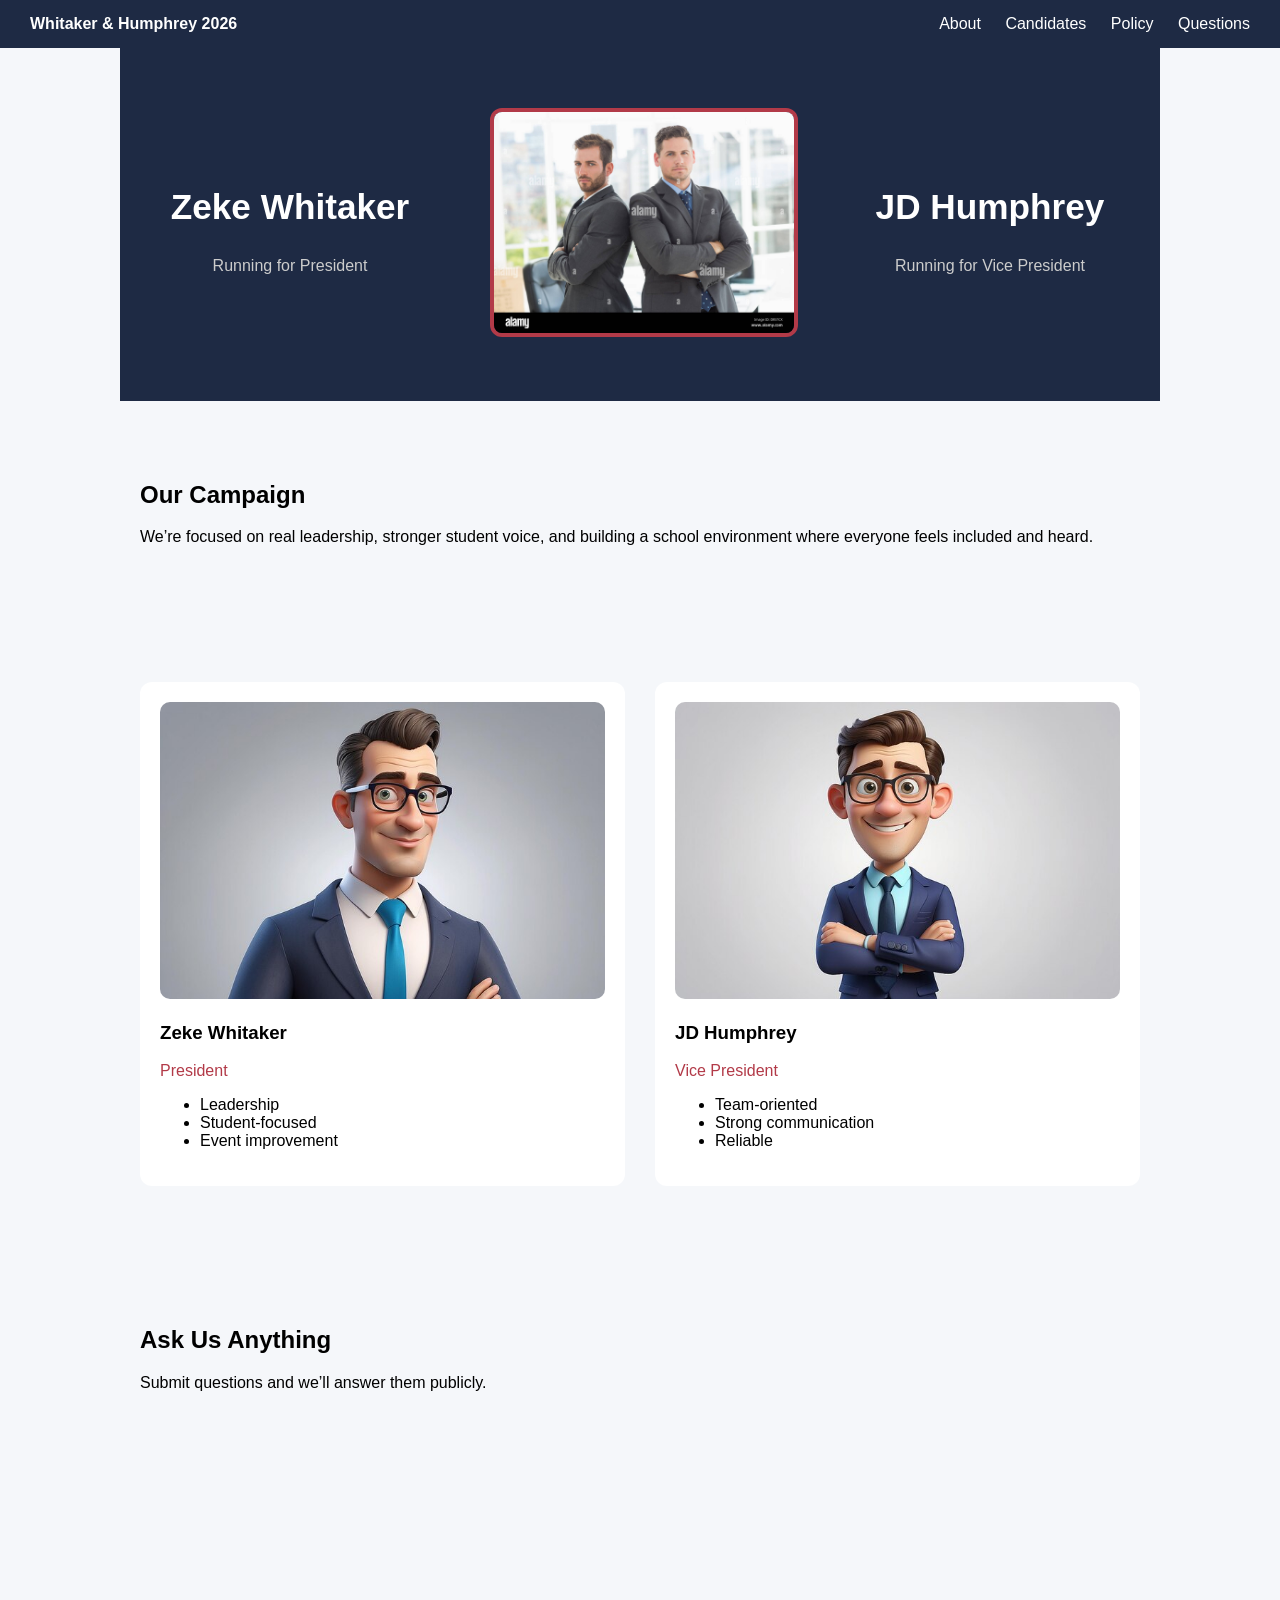
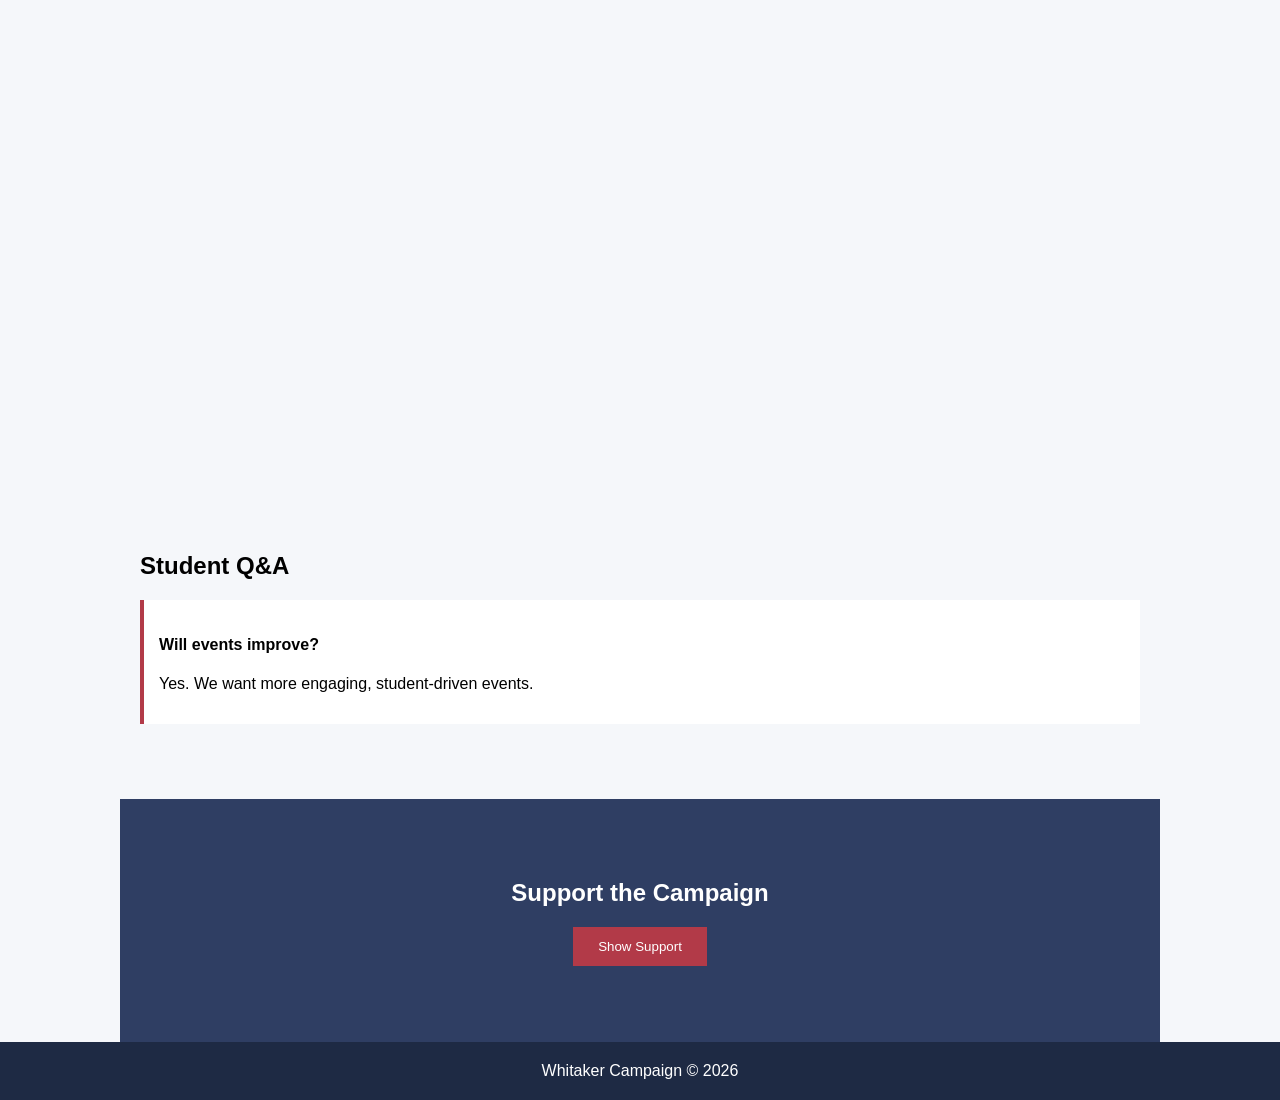
==== index.html @ ae590894 "Update index.html" ====
<!DOCTYPE html>
<html lang="en">
<head>
<meta charset="UTF-8">
<meta name="viewport" content="width=device-width, initial-scale=1.0">
<title>Whitaker Campaign</title>
<link rel="stylesheet" href="styles.css">
</head>
<body>

<nav class="nav">
    <div class="logo">Whitaker & Humphrey 2026</div>
    <div>
        <a href="#about">About</a>
        <a href="#candidates">Candidates</a>
        <a href="policy.html">Policy</a>
        <a href="#questions">Questions</a>
    </div>
</nav>

<!-- HERO -->
<section class="hero-split">

    <div class="hero-side left">
        <h1>Zeke Whitaker</h1>
        <p>Running for President</p>
    </div>

    <div class="hero-center">
        <img src="images/hero.jpg" alt="Zeke and JD">
    </div>

    <div class="hero-side right">
        <h1>JD Humphrey</h1>
        <p>Running for Vice President</p>
    </div>

</section>

<section id="about" class="fade-in">
    <h2>Our Campaign</h2>
    <p>
        We’re focused on real leadership, stronger student voice, and building a school
        environment where everyone feels included and heard.
    </p>
</section>

<section id="candidates" class="grid fade-in">
    <div class="card">
        <img src="images/zeke.jpg">
        <h3>Zeke Whitaker</h3>
        <p class="role">President</p>
        <ul>
            <li>Leadership</li>
            <li>Student-focused</li>
            <li>Event improvement</li>
        </ul>
    </div>

    <div class="card">
        <img src="images/jd.jpg">
        <h3>JD Humphrey</h3>
        <p class="role">Vice President</p>
        <ul>
            <li>Team-oriented</li>
            <li>Strong communication</li>
            <li>Reliable</li>
        </ul>
    </div>
</section>

<section id="questions" class="fade-in">
    <h2>Ask Us Anything</h2>
    <p>Submit questions and we’ll answer them publicly.</p>

    <iframe src="https://docs.google.com/forms/d/e/YOUR_FORM_ID/viewform?embedded=true"></iframe>
</section>

<section class="fade-in">
    <h2>Student Q&A</h2>

    <div class="qa">
        <h4>Will events improve?</h4>
        <p>Yes. We want more engaging, student-driven events.</p>
    </div>

</section>

<section class="cta">
    <h2>Support the Campaign</h2>
    <button onclick="showMessage()">Show Support</button>
    <p id="msg"></p>
</section>

<footer>
    Whitaker Campaign © 2026
</footer>

<script src="script.js"></script>
</body>
</html>
---- styles.css ----
:root {
    --blue: #1e2a44;
    --blue-soft: #2f3e63;
    --red: #b23a48;
    --light: #f5f7fa;
}

/* GLOBAL */
body {
    margin: 0;
    font-family: 'Segoe UI', sans-serif;
    background: var(--light);
}

/* NAV */
.nav {
    display: flex;
    justify-content: space-between;
    padding: 15px 30px;
    background: var(--blue);
    color: white;
}

.nav a {
    color: white;
    margin-left: 20px;
    text-decoration: none;
}

.logo {
    font-weight: bold;
}

/* HERO SPLIT */
.hero-split {
    display: flex;
    align-items: center;
    justify-content: space-between;
    background: var(--blue);
    color: white;
    padding: 60px 20px;
    flex-wrap: wrap;
}

.hero-side {
    width: 30%;
    text-align: center;
}

.hero-side h1 {
    font-size: 2.2em;
}

.hero-side p {
    color: #ccc;
}

.hero-center {
    width: 30%;
    text-align: center;
}

.hero-center img {
    width: 100%;
    max-width: 300px;
    border-radius: 12px;
    border: 4px solid var(--red);
}

/* SECTIONS */
section {
    padding: 60px 20px;
    max-width: 1000px;
    margin: auto;
}

/* GRID */
.grid {
    display: grid;
    grid-template-columns: repeat(auto-fit, minmax(250px, 1fr));
    gap: 30px;
}

/* CARD */
.card {
    background: white;
    padding: 20px;
    border-radius: 12px;
    transition: 0.3s;
}

.card:hover {
    transform: translateY(-5px);
}

.card img {
    width: 100%;
    border-radius: 10px;
}

.role {
    color: var(--red);
}

/* Q&A */
.qa {
    background: white;
    padding: 15px;
    border-left: 4px solid var(--red);
    margin: 15px 0;
}

/* CTA */
.cta {
    text-align: center;
    background: var(--blue-soft);
    color: white;
}

.cta button {
    background: var(--red);
    border: none;
    padding: 12px 25px;
    color: white;
    cursor: pointer;
}

/* FOOTER */
footer {
    text-align: center;
    padding: 20px;
    background: var(--blue);
    color: white;
}

/* FORM */
iframe {
    width: 100%;
    height: 600px;
    border: none;
}

/* ANIMATION */
.fade-in {
    opacity: 0;
    transform: translateY(20px);
    transition: 0.6s;
}

.fade-in.visible {
    opacity: 1;
    transform: translateY(0);
}

/* MOBILE */
@media (max-width: 768px) {
    .hero-split {
        flex-direction: column;
    }

    .hero-side, .hero-center {
        width: 100%;
        margin-bottom: 20px;
    }
}
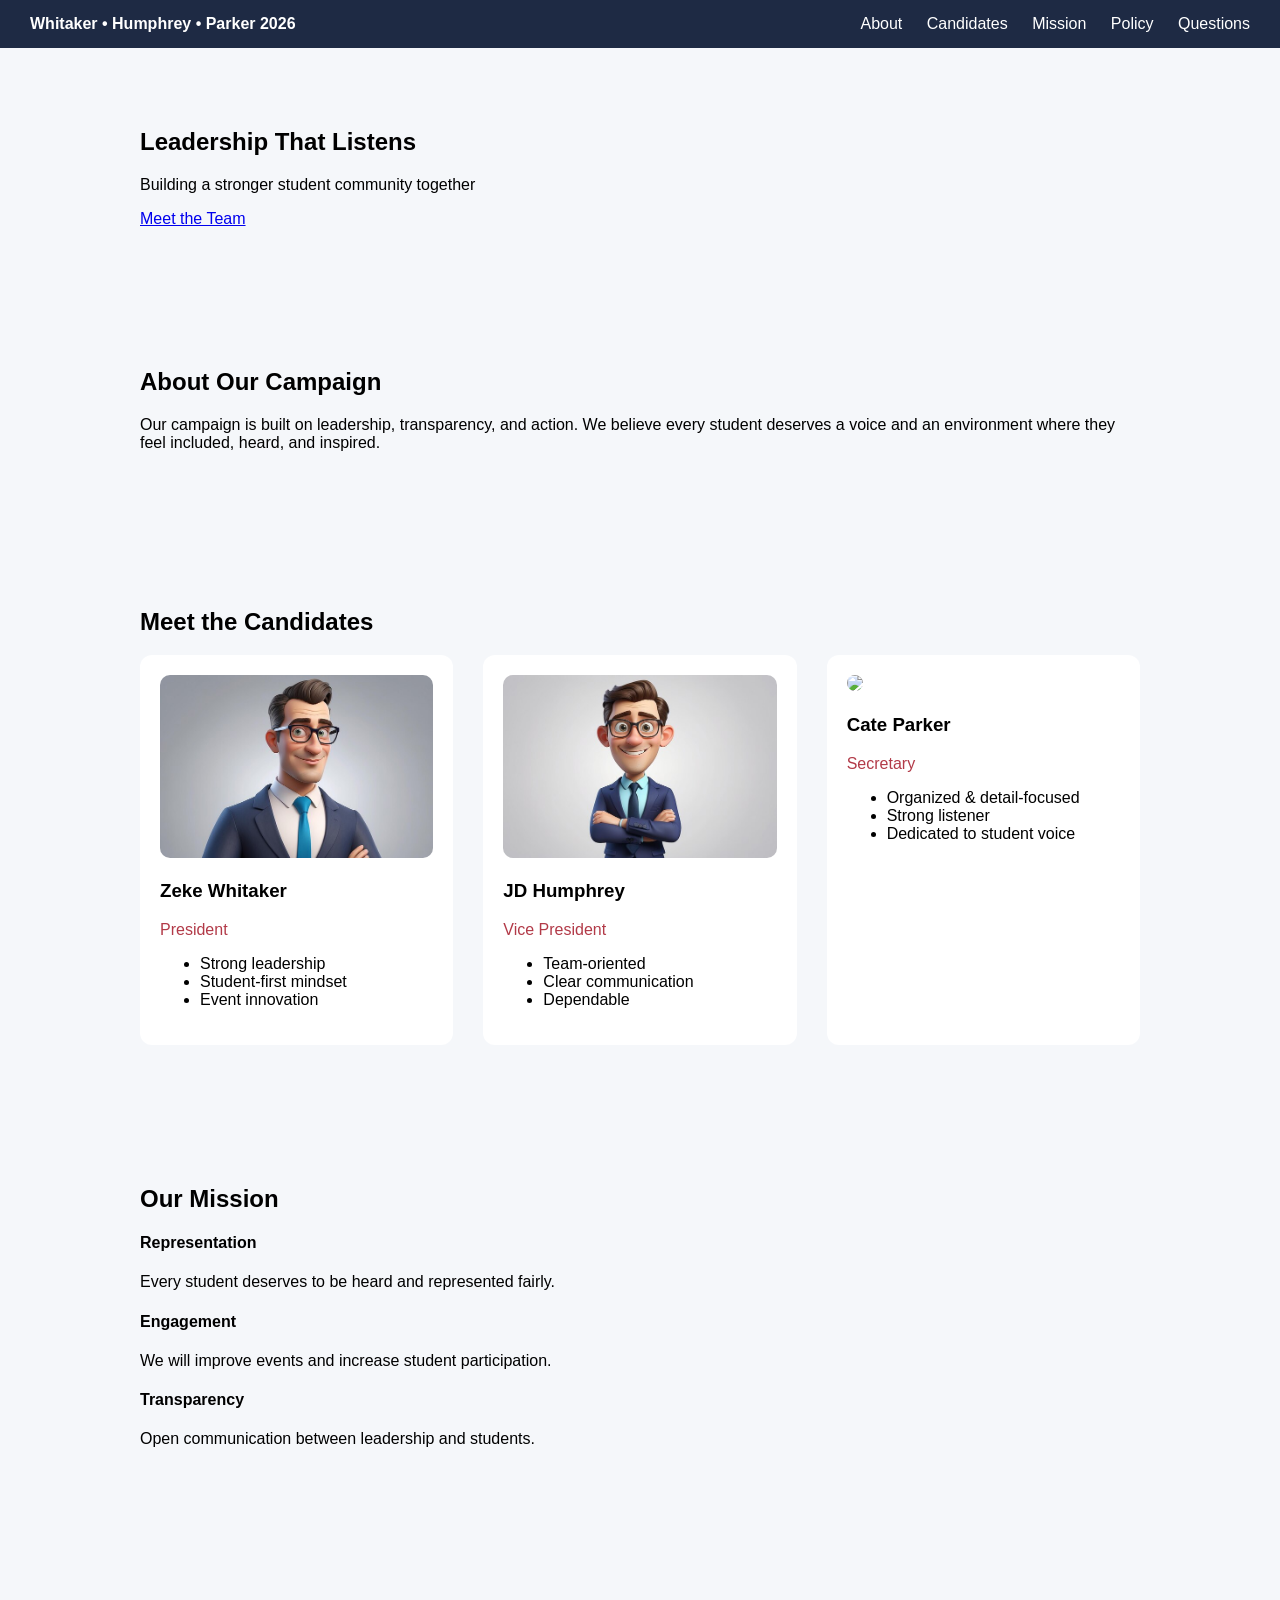
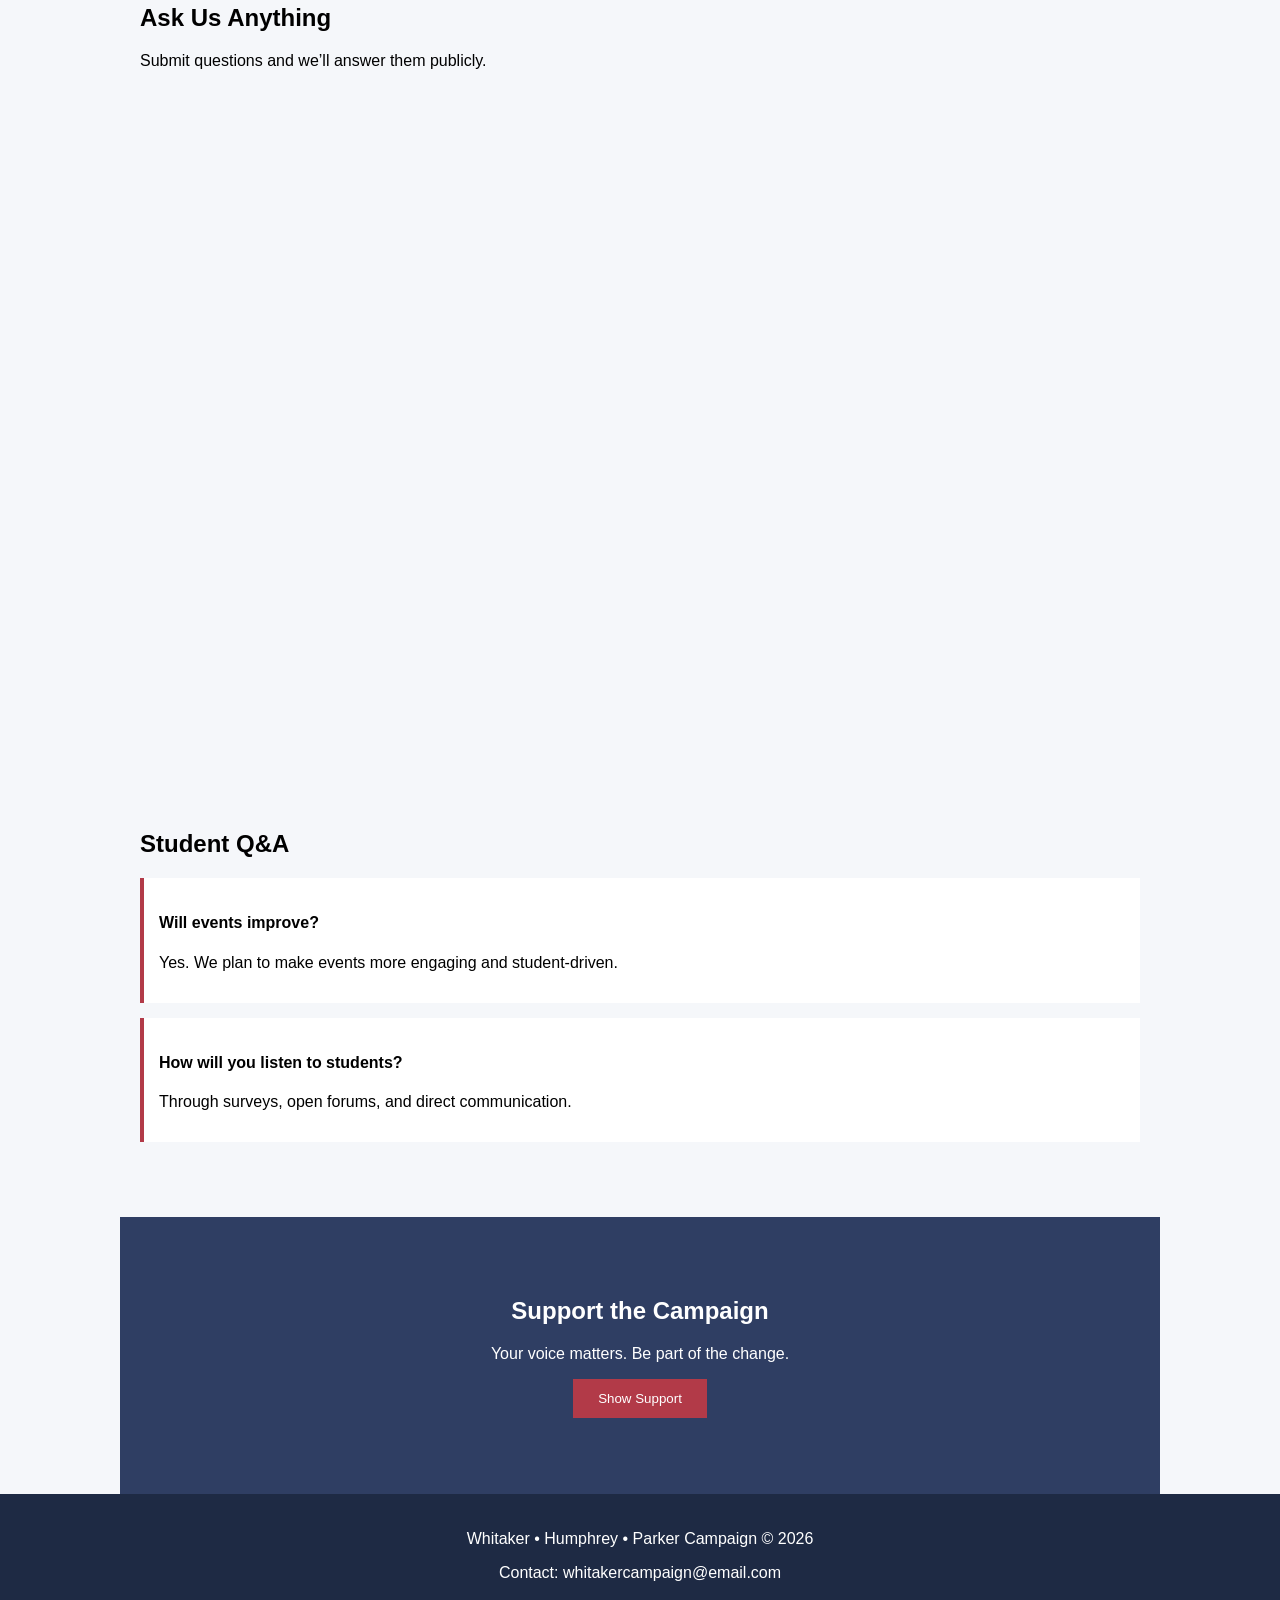
==== commit 672b3ef6: "Update index.html" ====
--- a/index.html
+++ b/index.html
@@ -9,91 +9,133 @@
 <body>
 
 <nav class="nav">
-    <div class="logo">Whitaker & Humphrey 2026</div>
-    <div>
+    <div class="logo">Whitaker • Humphrey • Parker 2026</div>
+    <div class="nav-links">
         <a href="#about">About</a>
         <a href="#candidates">Candidates</a>
+        <a href="#mission">Mission</a>
         <a href="policy.html">Policy</a>
         <a href="#questions">Questions</a>
     </div>
 </nav>
 
 <!-- HERO -->
-<section class="hero-split">
-
-    <div class="hero-side left">
-        <h1>Zeke Whitaker</h1>
-        <p>Running for President</p>
+<section class="hero">
+    <div class="hero-overlay">
+        <h1>Leadership That Listens</h1>
+        <p>Building a stronger student community together</p>
+        <a href="#candidates" class="btn">Meet the Team</a>
     </div>
-
-    <div class="hero-center">
-        <img src="images/hero.jpg" alt="Zeke and JD">
-    </div>
-
-    <div class="hero-side right">
-        <h1>JD Humphrey</h1>
-        <p>Running for Vice President</p>
-    </div>
-
 </section>
 
-<section id="about" class="fade-in">
-    <h2>Our Campaign</h2>
+<!-- ABOUT -->
+<section id="about" class="section">
+    <h2>About Our Campaign</h2>
     <p>
-        We’re focused on real leadership, stronger student voice, and building a school
-        environment where everyone feels included and heard.
+        Our campaign is built on leadership, transparency, and action. 
+        We believe every student deserves a voice and an environment 
+        where they feel included, heard, and inspired.
     </p>
 </section>
 
-<section id="candidates" class="grid fade-in">
-    <div class="card">
-        <img src="images/zeke.jpg">
-        <h3>Zeke Whitaker</h3>
-        <p class="role">President</p>
-        <ul>
-            <li>Leadership</li>
-            <li>Student-focused</li>
-            <li>Event improvement</li>
-        </ul>
-    </div>
+<!-- CANDIDATES -->
+<section id="candidates" class="section">
+    <h2>Meet the Candidates</h2>
 
-    <div class="card">
-        <img src="images/jd.jpg">
-        <h3>JD Humphrey</h3>
-        <p class="role">Vice President</p>
-        <ul>
-            <li>Team-oriented</li>
-            <li>Strong communication</li>
-            <li>Reliable</li>
-        </ul>
+    <div class="grid">
+
+        <div class="card">
+            <img src="images/zeke.jpg">
+            <h3>Zeke Whitaker</h3>
+            <p class="role">President</p>
+            <ul>
+                <li>Strong leadership</li>
+                <li>Student-first mindset</li>
+                <li>Event innovation</li>
+            </ul>
+        </div>
+
+        <div class="card">
+            <img src="images/jd.jpg">
+            <h3>JD Humphrey</h3>
+            <p class="role">Vice President</p>
+            <ul>
+                <li>Team-oriented</li>
+                <li>Clear communication</li>
+                <li>Dependable</li>
+            </ul>
+        </div>
+
+        <div class="card">
+            <img src="images/cate.jpg">
+            <h3>Cate Parker</h3>
+            <p class="role">Secretary</p>
+            <ul>
+                <li>Organized & detail-focused</li>
+                <li>Strong listener</li>
+                <li>Dedicated to student voice</li>
+            </ul>
+        </div>
+
     </div>
 </section>
 
-<section id="questions" class="fade-in">
+<!-- MISSION -->
+<section id="mission" class="section alt">
+    <h2>Our Mission</h2>
+    <div class="grid-3">
+        <div>
+            <h4>Representation</h4>
+            <p>Every student deserves to be heard and represented fairly.</p>
+        </div>
+        <div>
+            <h4>Engagement</h4>
+            <p>We will improve events and increase student participation.</p>
+        </div>
+        <div>
+            <h4>Transparency</h4>
+            <p>Open communication between leadership and students.</p>
+        </div>
+    </div>
+</section>
+
+<!-- QUESTIONS -->
+<section id="questions" class="section">
     <h2>Ask Us Anything</h2>
     <p>Submit questions and we’ll answer them publicly.</p>
 
     <iframe src="https://docs.google.com/forms/d/e/YOUR_FORM_ID/viewform?embedded=true"></iframe>
 </section>
 
-<section class="fade-in">
+<!-- Q&A -->
+<section class="section alt">
     <h2>Student Q&A</h2>
 
     <div class="qa">
         <h4>Will events improve?</h4>
-        <p>Yes. We want more engaging, student-driven events.</p>
+        <p>Yes. We plan to make events more engaging and student-driven.</p>
     </div>
 
+    <div class="qa">
+        <h4>How will you listen to students?</h4>
+        <p>Through surveys, open forums, and direct communication.</p>
+    </div>
 </section>
 
+<!-- CTA -->
 <section class="cta">
     <h2>Support the Campaign</h2>
+    <p>Your voice matters. Be part of the change.</p>
     <button onclick="showMessage()">Show Support</button>
     <p id="msg"></p>
 </section>
 
+<!-- FOOTER -->
 <footer>
-    Whitaker Campaign © 2026
+    <div class="footer-content">
+        <p>Whitaker • Humphrey • Parker Campaign © 2026</p>
+        <p>Contact: whitakercampaign@email.com</p>
+    </div>
 </footer>
 
 <script src="script.js"></script>
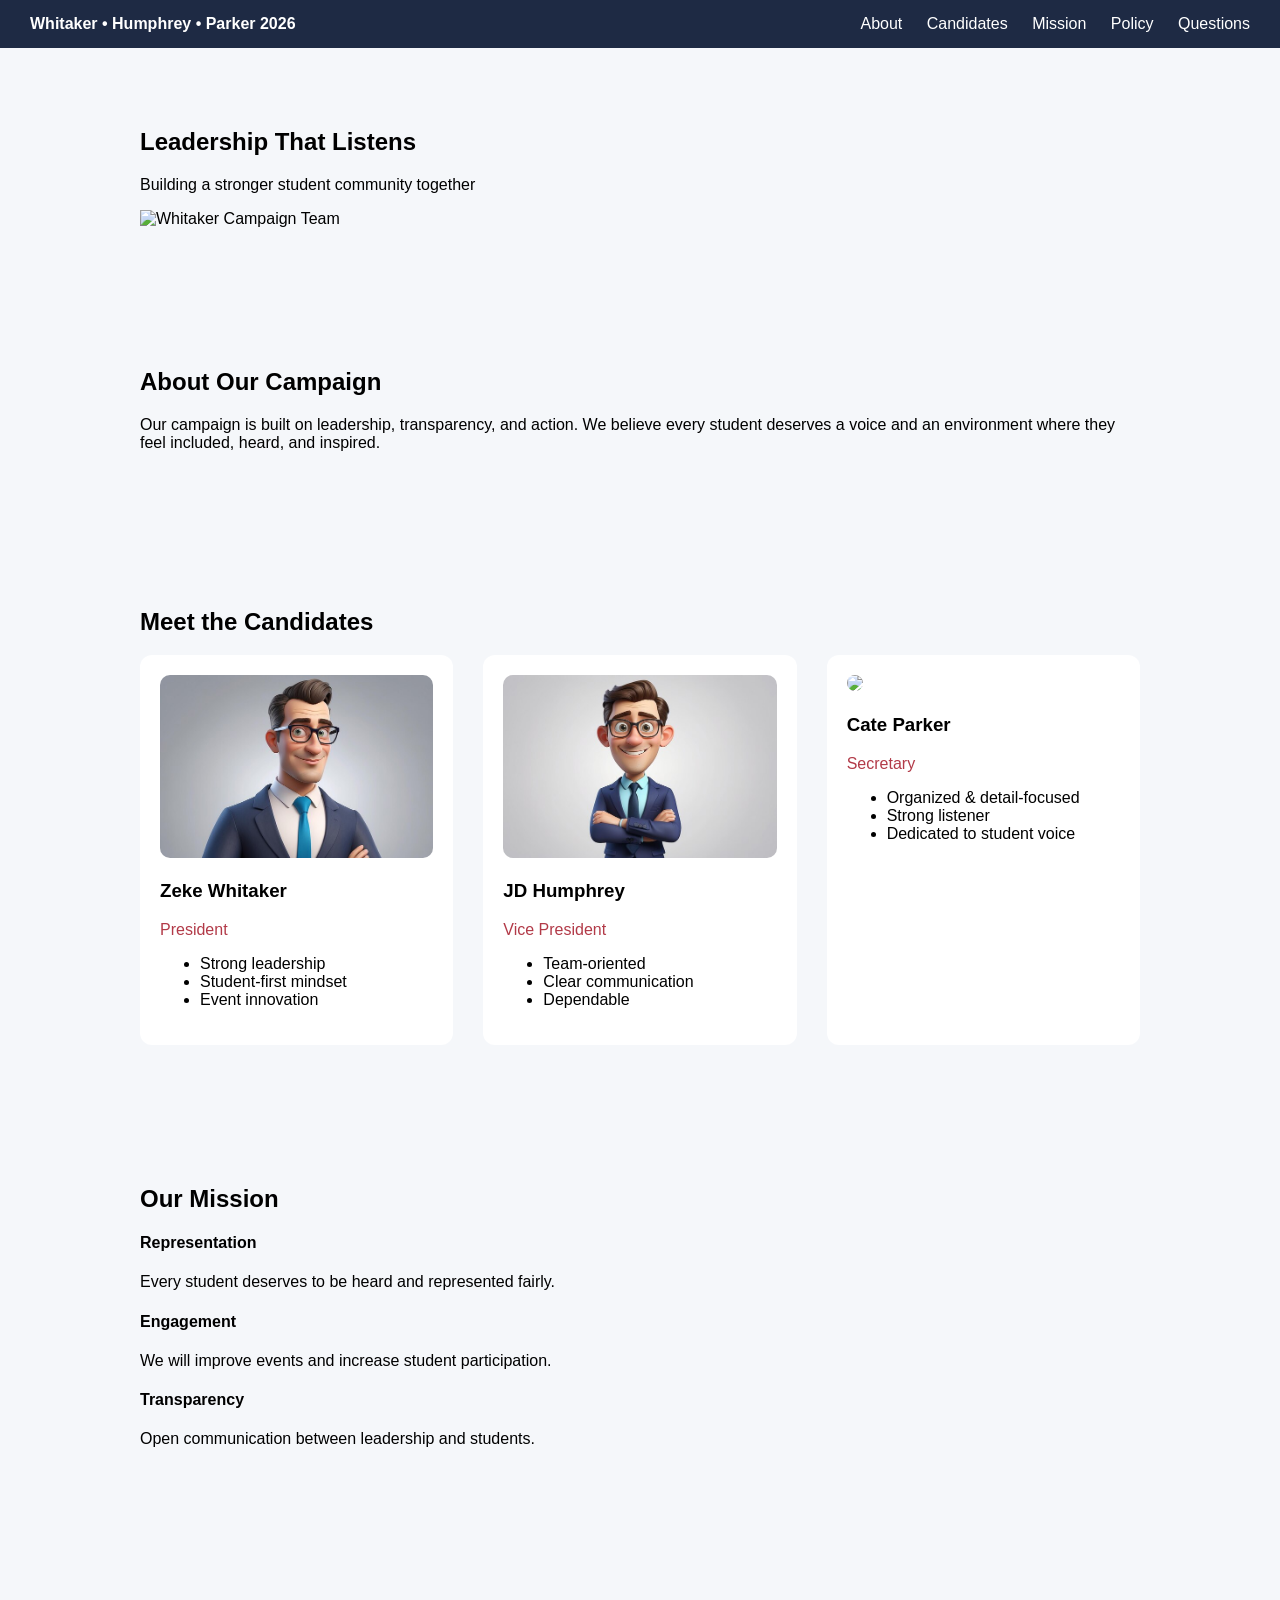
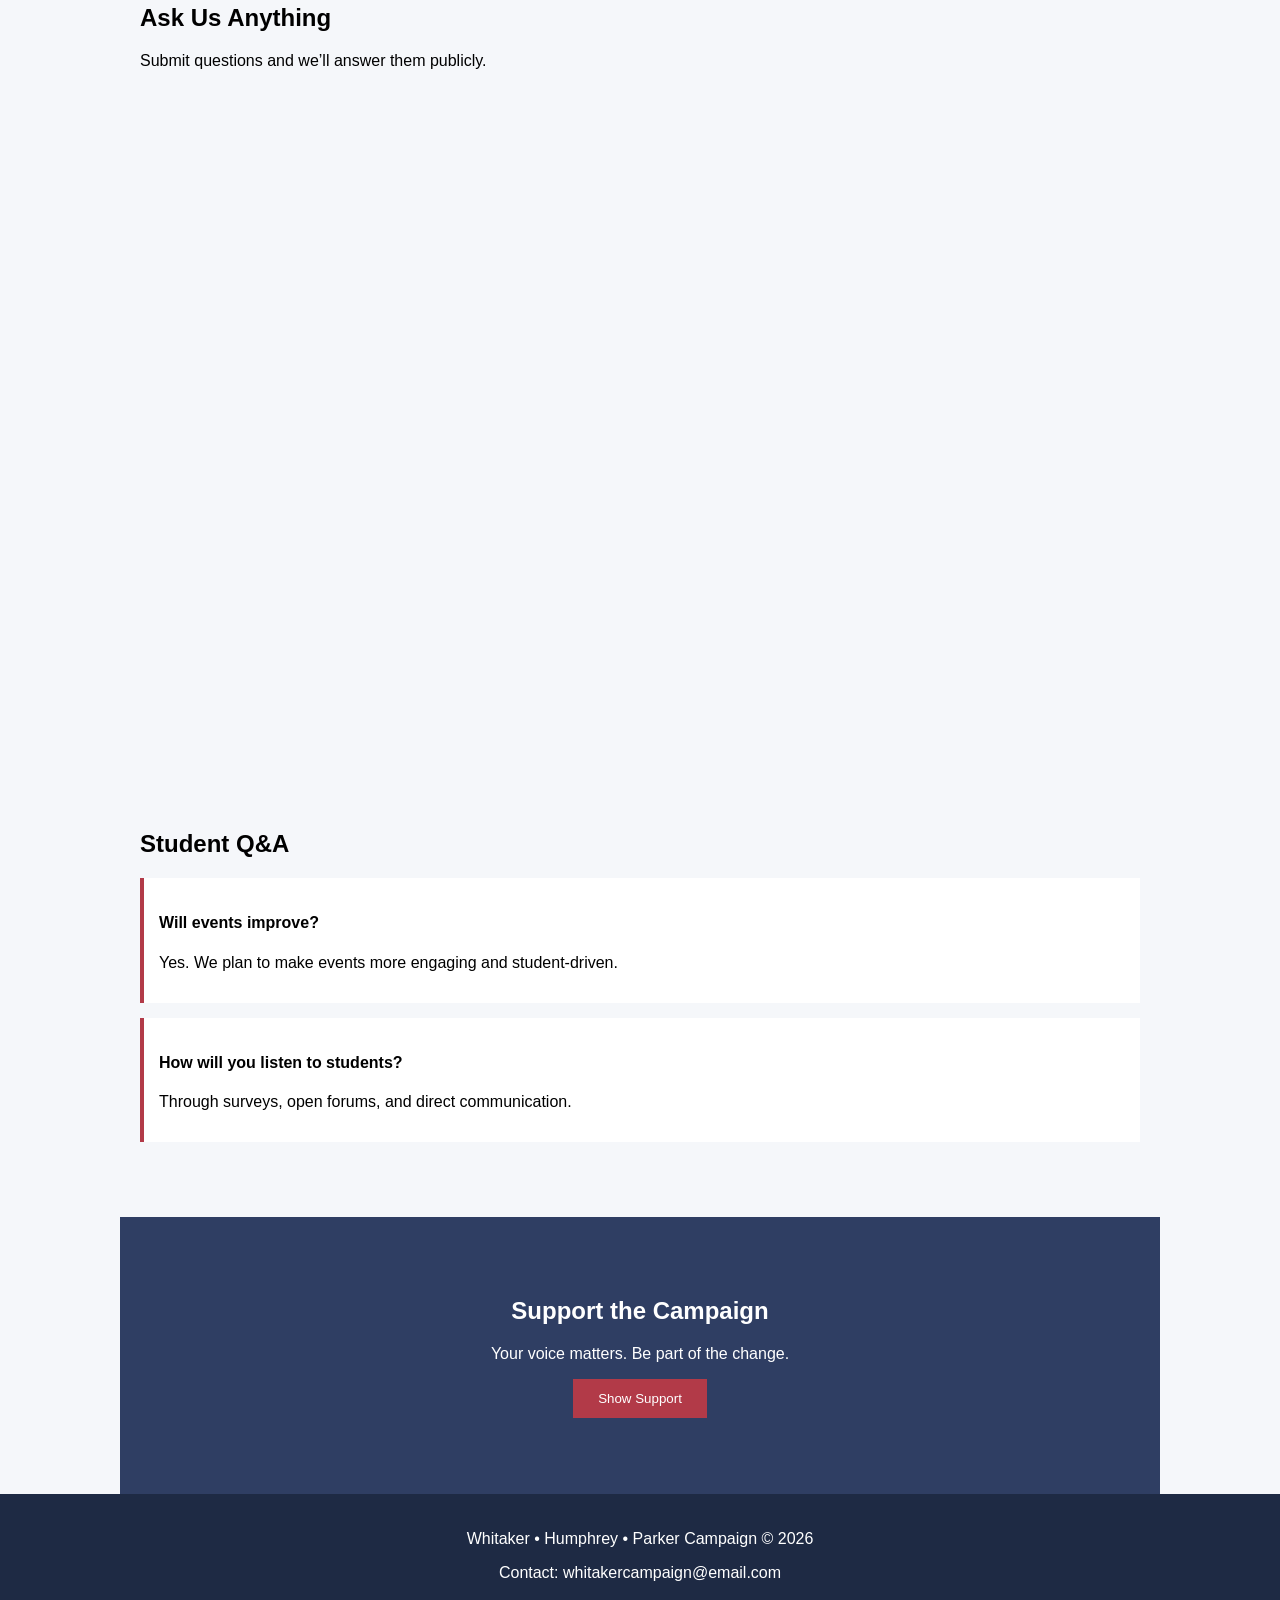
==== commit c969d7d5: "Update index.html" ====
--- a/index.html
+++ b/index.html
@@ -8,6 +8,7 @@
 </head>
 <body>
 
+<!-- NAV -->
 <nav class="nav">
     <div class="logo">Whitaker • Humphrey • Parker 2026</div>
     <div class="nav-links">
@@ -21,11 +22,16 @@
 
 <!-- HERO -->
 <section class="hero">
+
     <div class="hero-overlay">
         <h1>Leadership That Listens</h1>
         <p>Building a stronger student community together</p>
-        <a href="#candidates" class="btn">Meet the Team</a>
     </div>
+
+    <div class="hero-image">
+        <img src="images/hero.png" alt="Whitaker Campaign Team">
+    </div>
+
 </section>
 
 <!-- ABOUT -->
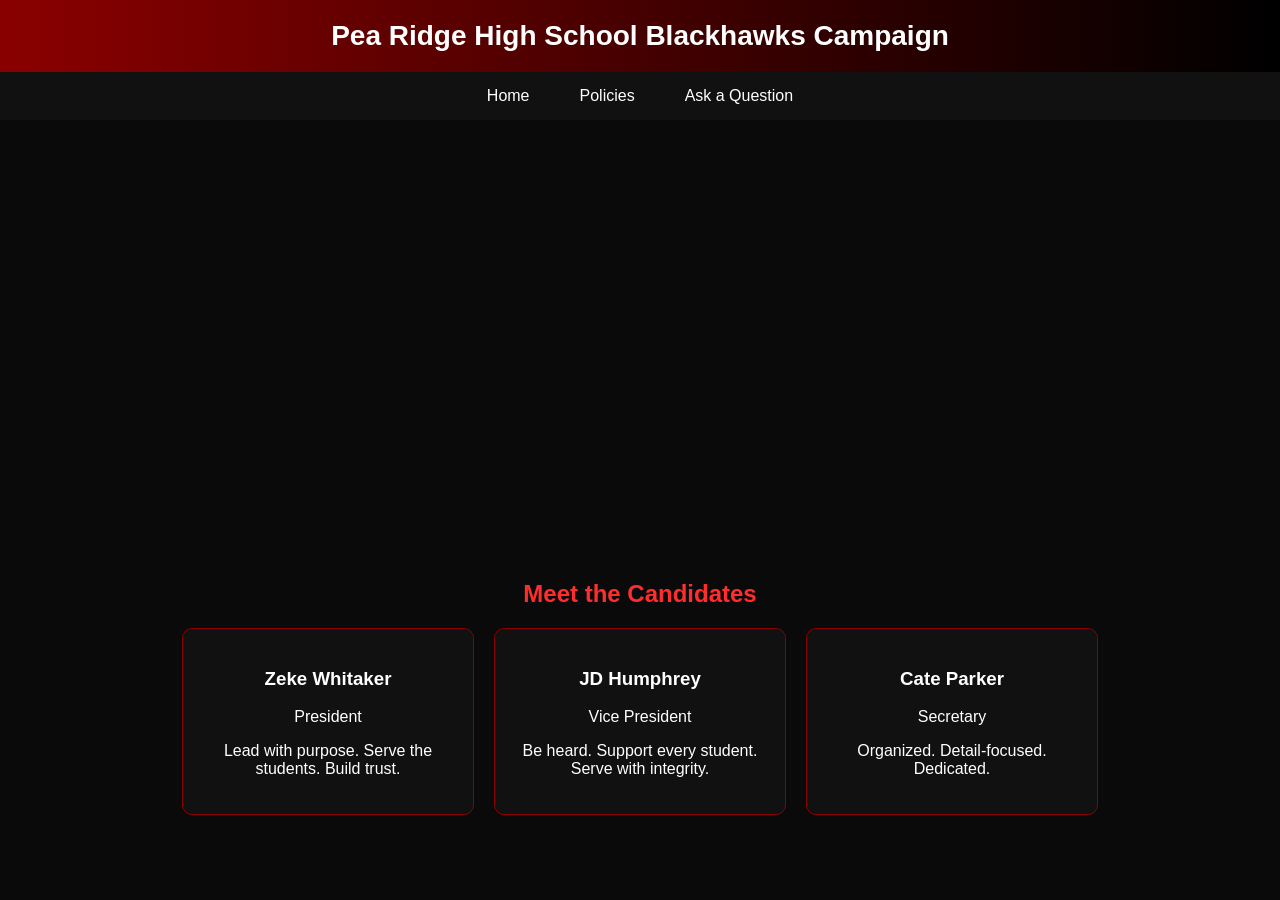
==== commit 072c467b: "Update index.html" ====
--- a/index.html
+++ b/index.html
@@ -3,147 +3,159 @@
 <head>
 <meta charset="UTF-8">
 <meta name="viewport" content="width=device-width, initial-scale=1.0">
-<title>Whitaker Campaign</title>
-<link rel="stylesheet" href="styles.css">
+<title>Pea Ridge Campaign 2026-2027</title>
+<style>
+    body {
+        margin: 0;
+        font-family: Arial, sans-serif;
+        background: #0a0a0a;
+        color: white;
+    }
+
+    header {
+        background: linear-gradient(90deg, #8b0000, #000000);
+        padding: 20px;
+        text-align: center;
+        font-size: 28px;
+        font-weight: bold;
+    }
+
+    nav {
+        display: flex;
+        justify-content: center;
+        background: #111;
+    }
+
+    nav button {
+        background: none;
+        border: none;
+        color: white;
+        padding: 15px 25px;
+        cursor: pointer;
+        font-size: 16px;
+    }
+
+    nav button:hover {
+        background: #8b0000;
+    }
+
+    .page {
+        display: none;
+        padding: 40px;
+        text-align: center;
+    }
+
+    .active {
+        display: block;
+    }
+
+    .hero {
+        background: url('hero.png') center/cover no-repeat;
+        height: 400px;
+    }
+
+    .card-container {
+        display: flex;
+        flex-wrap: wrap;
+        justify-content: center;
+        gap: 20px;
+        margin-top: 20px;
+    }
+
+    .card {
+        background: #111;
+        padding: 20px;
+        border-radius: 10px;
+        width: 250px;
+        border: 1px solid #8b0000;
+    }
+
+    h2 {
+        color: #ff2d2d;
+    }
+
+    iframe {
+        width: 100%;
+        height: 600px;
+        border: none;
+        margin-top: 20px;
+    }
+
+</style>
 </head>
 <body>
 
-<!-- NAV -->
-<nav class="nav">
-    <div class="logo">Whitaker • Humphrey • Parker 2026</div>
-    <div class="nav-links">
-        <a href="#about">About</a>
-        <a href="#candidates">Candidates</a>
-        <a href="#mission">Mission</a>
-        <a href="policy.html">Policy</a>
-        <a href="#questions">Questions</a>
-    </div>
+<header>Pea Ridge High School Blackhawks Campaign</header>
+
+<nav>
+    <button onclick="showPage('home')">Home</button>
+    <button onclick="showPage('policies')">Policies</button>
+    <button onclick="showPage('questions')">Ask a Question</button>
 </nav>
 
-<!-- HERO -->
-<section class="hero">
+<div id="home" class="page active">
+    <div class="hero"></div>
 
-    <div class="hero-overlay">
-        <h1>Leadership That Listens</h1>
-        <p>Building a stronger student community together</p>
-    </div>
-
-    <div class="hero-image">
-        <img src="images/hero.png" alt="Whitaker Campaign Team">
-    </div>
-
-</section>
-
-<!-- ABOUT -->
-<section id="about" class="section">
-    <h2>About Our Campaign</h2>
-    <p>
-        Our campaign is built on leadership, transparency, and action. 
-        We believe every student deserves a voice and an environment 
-        where they feel included, heard, and inspired.
-    </p>
-</section>
-
-<!-- CANDIDATES -->
-<section id="candidates" class="section">
     <h2>Meet the Candidates</h2>
 
-    <div class="grid">
-
+    <div class="card-container">
         <div class="card">
-            <img src="images/zeke.jpg">
             <h3>Zeke Whitaker</h3>
-            <p class="role">President</p>
-            <ul>
-                <li>Strong leadership</li>
-                <li>Student-first mindset</li>
-                <li>Event innovation</li>
-            </ul>
+            <p>President</p>
+            <p>Lead with purpose. Serve the students. Build trust.</p>
         </div>
 
         <div class="card">
-            <img src="images/jd.jpg">
             <h3>JD Humphrey</h3>
-            <p class="role">Vice President</p>
-            <ul>
-                <li>Team-oriented</li>
-                <li>Clear communication</li>
-                <li>Dependable</li>
-            </ul>
+            <p>Vice President</p>
+            <p>Be heard. Support every student. Serve with integrity.</p>
         </div>
 
         <div class="card">
-            <img src="images/cate.jpg">
             <h3>Cate Parker</h3>
-            <p class="role">Secretary</p>
-            <ul>
-                <li>Organized & detail-focused</li>
-                <li>Strong listener</li>
-                <li>Dedicated to student voice</li>
-            </ul>
+            <p>Secretary</p>
+            <p>Organized. Detail-focused. Dedicated.</p>
+        </div>
+    </div>
+</div>
+
+<div id="policies" class="page">
+    <h2>Our Policies</h2>
+
+    <div class="card-container">
+        <div class="card">
+            <h3>Student Voice</h3>
+            <p>We will actively listen and represent every student.</p>
         </div>
 
-    </div>
-</section>
+        <div class="card">
+            <h3>School Spirit</h3>
+            <p>Increase events, engagement, and Blackhawk pride.</p>
+        </div>
 
-<!-- MISSION -->
-<section id="mission" class="section alt">
-    <h2>Our Mission</h2>
-    <div class="grid-3">
-        <div>
-            <h4>Representation</h4>
-            <p>Every student deserves to be heard and represented fairly.</p>
-        </div>
-        <div>
-            <h4>Engagement</h4>
-            <p>We will improve events and increase student participation.</p>
-        </div>
-        <div>
-            <h4>Transparency</h4>
-            <p>Open communication between leadership and students.</p>
+        <div class="card">
+            <h3>Transparency</h3>
+            <p>Open communication between students and leadership.</p>
         </div>
     </div>
-</section>
+</div>
 
-<!-- QUESTIONS -->
-<section id="questions" class="section">
-    <h2>Ask Us Anything</h2>
-    <p>Submit questions and we’ll answer them publicly.</p>
+<div id="questions" class="page">
+    <h2>Ask Us a Question</h2>
+    <p>We want to hear from you!</p>
 
-    <iframe src="https://docs.google.com/forms/d/e/YOUR_FORM_ID/viewform?embedded=true"></iframe>
-</section>
+    <!-- Replace the src link with your actual Google Form embed link -->
+    <iframe src="https://docs.google.com/forms/d/e/1FAIpQLSfExample/viewform?embedded=true">Loading…</iframe>
+</div>
 
-<!-- Q&A -->
-<section class="section alt">
-    <h2>Student Q&A</h2>
+<script>
+    function showPage(pageId) {
+        document.querySelectorAll('.page').forEach(page => {
+            page.classList.remove('active');
+        });
+        document.getElementById(pageId).classList.add('active');
+    }
+</script>
 
-    <div class="qa">
-        <h4>Will events improve?</h4>
-        <p>Yes. We plan to make events more engaging and student-driven.</p>
-    </div>
-
-    <div class="qa">
-        <h4>How will you listen to students?</h4>
-        <p>Through surveys, open forums, and direct communication.</p>
-    </div>
-</section>
-
-<!-- CTA -->
-<section class="cta">
-    <h2>Support the Campaign</h2>
-    <p>Your voice matters. Be part of the change.</p>
-    <button onclick="showMessage()">Show Support</button>
-    <p id="msg"></p>
-</section>
-
-<!-- FOOTER -->
-<footer>
-    <div class="footer-content">
-        <p>Whitaker • Humphrey • Parker Campaign © 2026</p>
-        <p>Contact: whitakercampaign@email.com</p>
-    </div>
-</footer>
-
-<script src="script.js"></script>
 </body>
 </html>
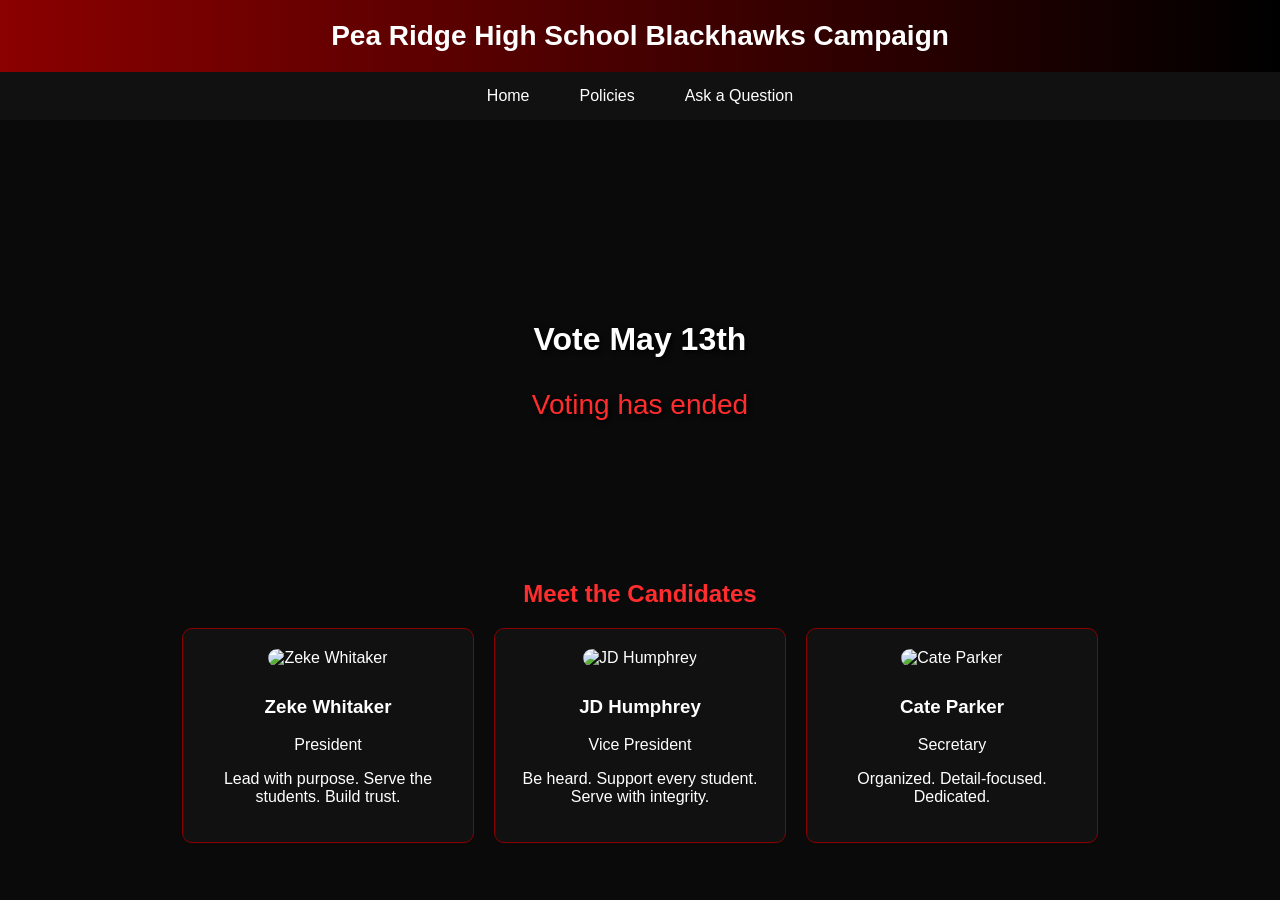
==== commit a026768e: "Update index.html" ====
--- a/index.html
+++ b/index.html
@@ -52,6 +52,17 @@
     .hero {
         background: url('hero.png') center/cover no-repeat;
         height: 400px;
+        display: flex;
+        align-items: center;
+        justify-content: center;
+        flex-direction: column;
+        text-shadow: 2px 2px 5px black;
+    }
+
+    .countdown {
+        font-size: 28px;
+        margin-top: 10px;
+        color: #ff2d2d;
     }
 
     .card-container {
@@ -70,6 +81,12 @@
         border: 1px solid #8b0000;
     }
 
+    .card img {
+        width: 100%;
+        border-radius: 10px;
+        margin-bottom: 10px;
+    }
+
     h2 {
         color: #ff2d2d;
     }
@@ -94,24 +111,30 @@
 </nav>
 
 <div id="home" class="page active">
-    <div class="hero"></div>
+    <div class="hero">
+        <h1>Vote May 13th</h1>
+        <div class="countdown" id="countdown"></div>
+    </div>
 
     <h2>Meet the Candidates</h2>
 
     <div class="card-container">
         <div class="card">
+            <img src="zeke.jpg" alt="Zeke Whitaker">
             <h3>Zeke Whitaker</h3>
             <p>President</p>
             <p>Lead with purpose. Serve the students. Build trust.</p>
         </div>
 
         <div class="card">
+            <img src="jd.jpg" alt="JD Humphrey">
             <h3>JD Humphrey</h3>
             <p>Vice President</p>
             <p>Be heard. Support every student. Serve with integrity.</p>
         </div>
 
         <div class="card">
+            <img src="cate.jpg" alt="Cate Parker">
             <h3>Cate Parker</h3>
             <p>Secretary</p>
             <p>Organized. Detail-focused. Dedicated.</p>
@@ -144,7 +167,6 @@
     <h2>Ask Us a Question</h2>
     <p>We want to hear from you!</p>
 
-    <!-- Replace the src link with your actual Google Form embed link -->
     <iframe src="https://docs.google.com/forms/d/e/1FAIpQLSfExample/viewform?embedded=true">Loading…</iframe>
 </div>
 
@@ -155,6 +177,29 @@
         });
         document.getElementById(pageId).classList.add('active');
     }
+
+    // Countdown Timer
+    const countdownElement = document.getElementById('countdown');
+    const electionDate = new Date('May 13, 2026 15:20:00').getTime();
+
+    function updateCountdown() {
+        const now = new Date().getTime();
+        const distance = electionDate - now;
+
+        if (distance < 0) {
+            countdownElement.innerHTML = "Voting has ended";
+            return;
+        }
+
+        const days = Math.floor(distance / (1000 * 60 * 60 * 24));
+        const hours = Math.floor((distance % (1000 * 60 * 60 * 24)) / (1000 * 60 * 60));
+        const minutes = Math.floor((distance % (1000 * 60 * 60)) / (1000 * 60));
+        const seconds = Math.floor((distance % (1000 * 60)) / 1000);
+
+        countdownElement.innerHTML = `${days}d ${hours}h ${minutes}m ${seconds}s`;
+    }
+
+    setInterval(updateCountdown, 1000);
 </script>
 
 </body>
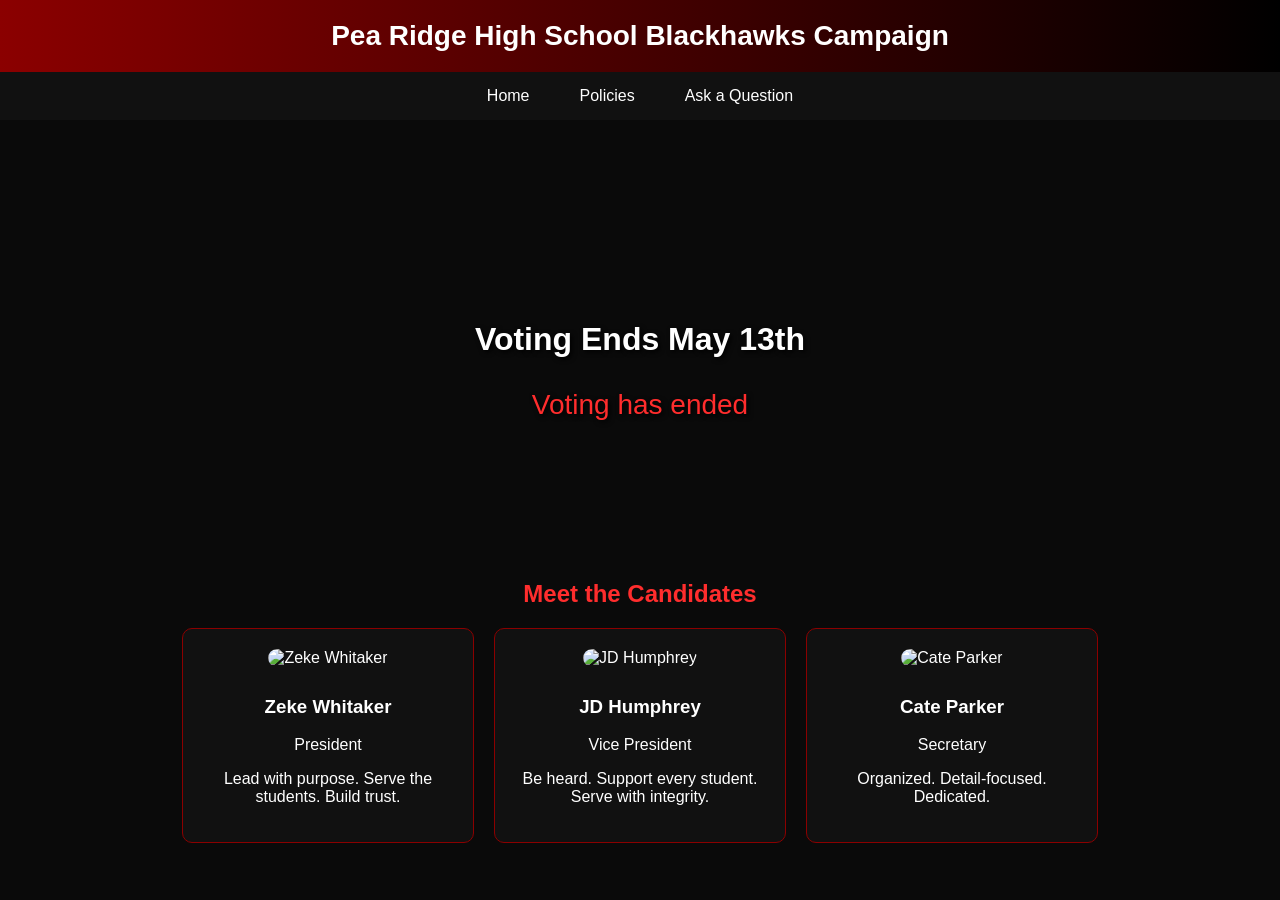
==== commit 0ab39e20: "Update index.html" ====
--- a/index.html
+++ b/index.html
@@ -112,7 +112,7 @@
 
 <div id="home" class="page active">
     <div class="hero">
-        <h1>Vote May 13th</h1>
+        <h1>Voting Ends May 13th</h1>
         <div class="countdown" id="countdown"></div>
     </div>
 
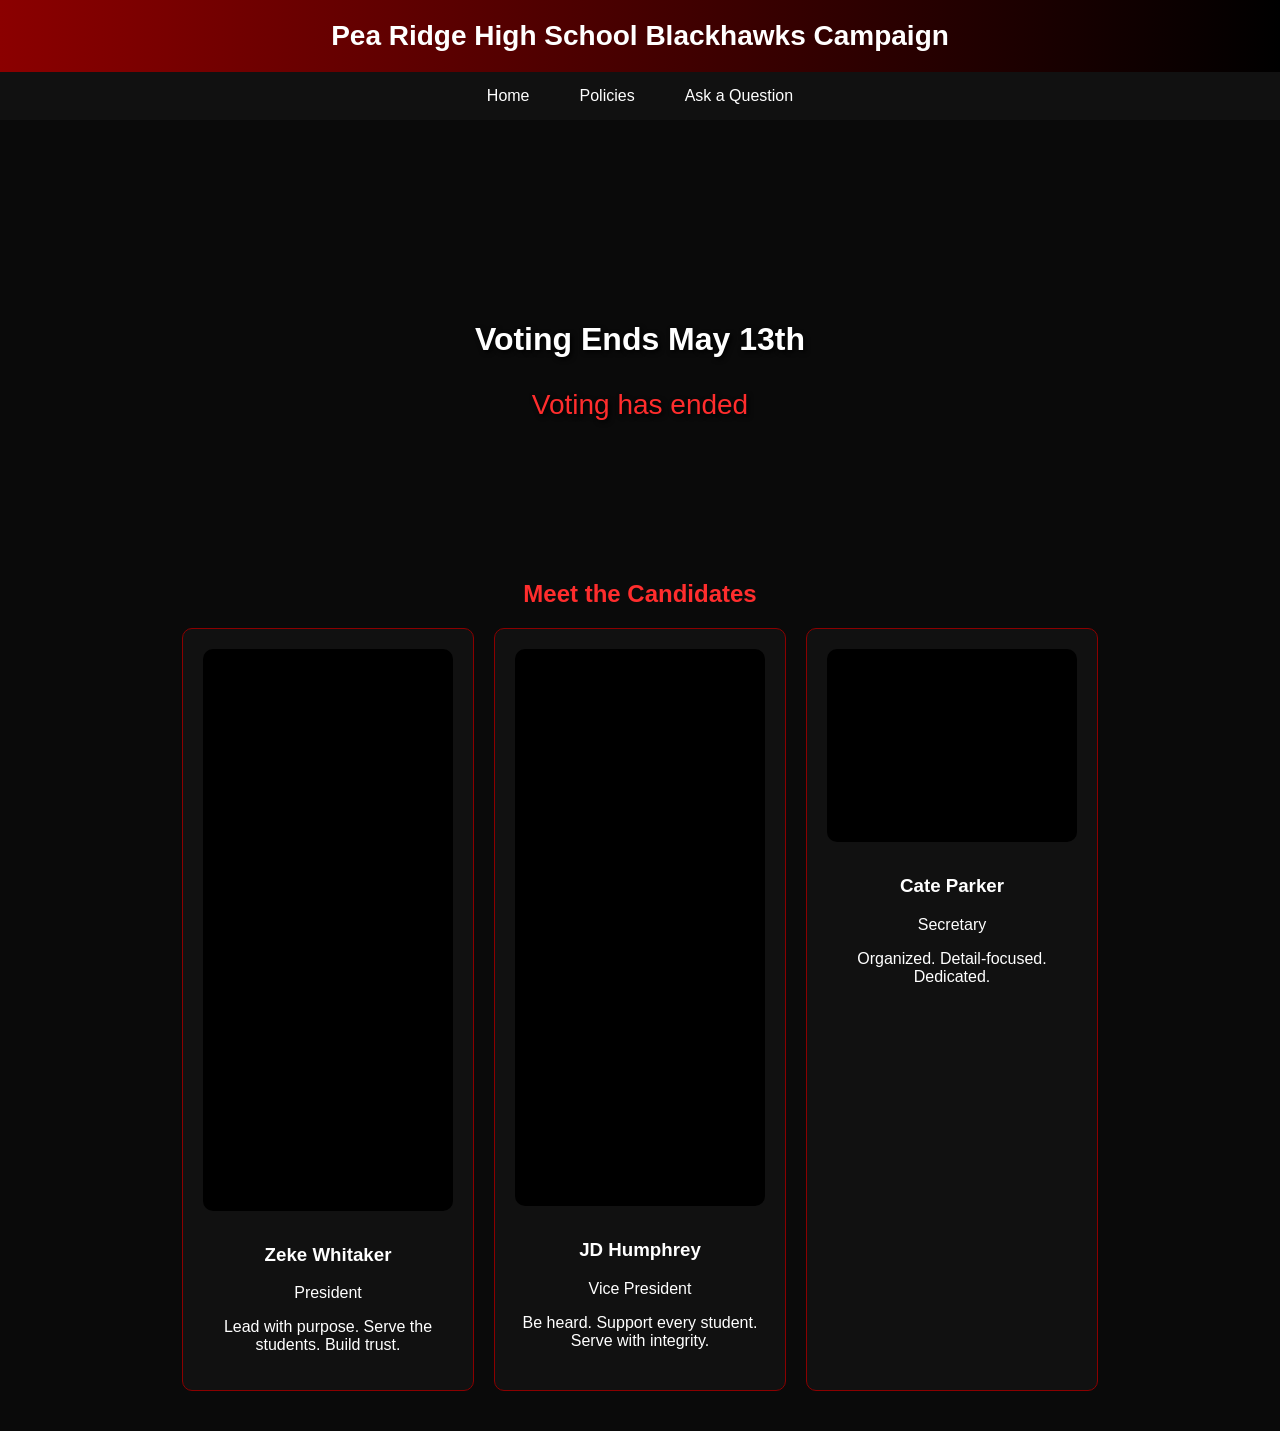
==== commit 4c7ec2df: "Update index.html" ====
--- a/index.html
+++ b/index.html
@@ -120,21 +120,21 @@
 
     <div class="card-container">
         <div class="card">
-            <img src="zeke.jpg" alt="Zeke Whitaker">
+            <img src="images/zeke.jpg" alt="Zeke Whitaker">
             <h3>Zeke Whitaker</h3>
             <p>President</p>
             <p>Lead with purpose. Serve the students. Build trust.</p>
         </div>
 
         <div class="card">
-            <img src="jd.jpg" alt="JD Humphrey">
+            <img src="images/jd.jpg" alt="JD Humphrey">
             <h3>JD Humphrey</h3>
             <p>Vice President</p>
             <p>Be heard. Support every student. Serve with integrity.</p>
         </div>
 
         <div class="card">
-            <img src="cate.jpg" alt="Cate Parker">
+            <img src="images/cate.jpg" alt="Cate Parker">
             <h3>Cate Parker</h3>
             <p>Secretary</p>
             <p>Organized. Detail-focused. Dedicated.</p>
